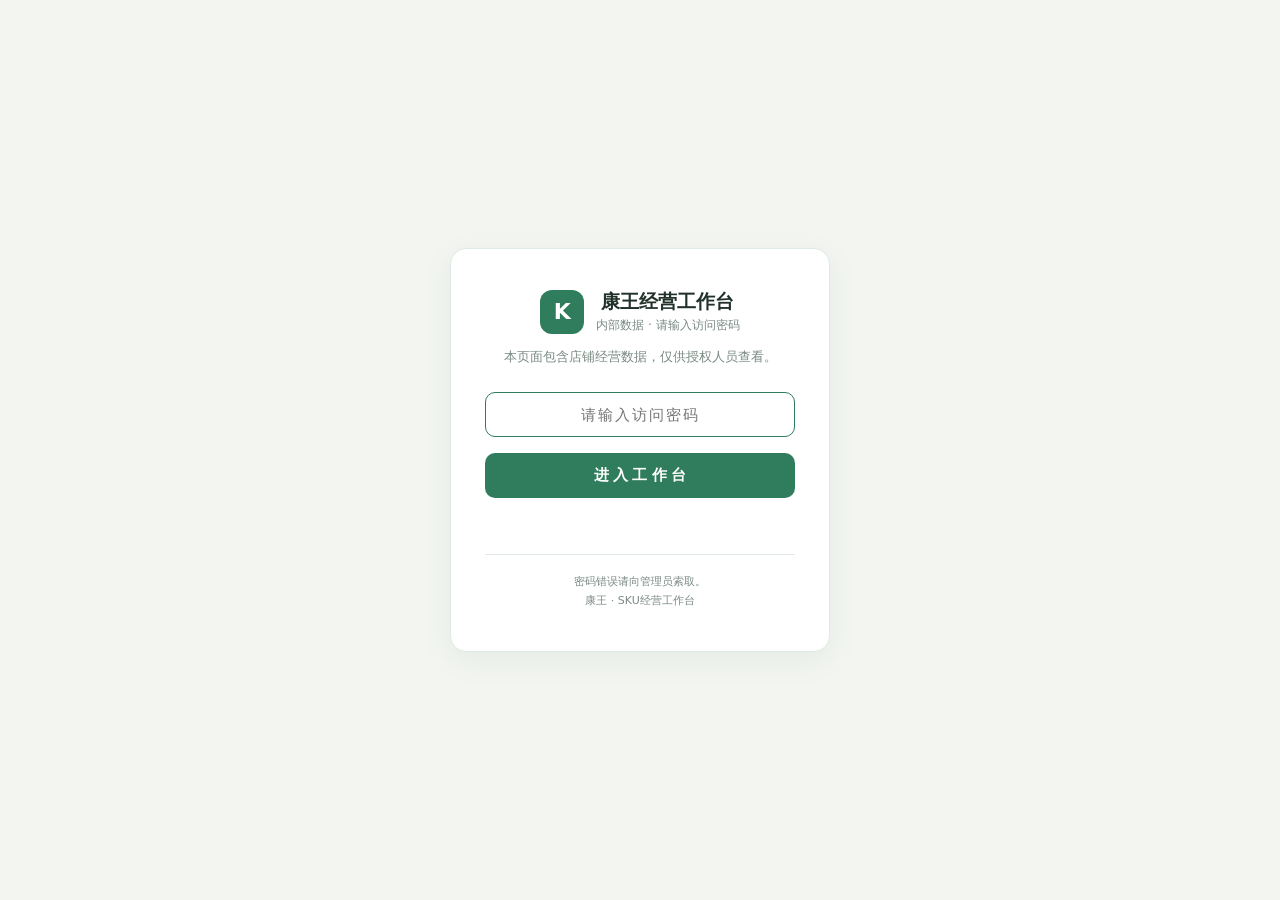
==== index.html @ 786528ff "康王经营工作台（密码保护版，快照 2026.08.18）" ====
<!doctype html>
<html lang="zh-CN">
<head>
<meta charset="UTF-8">
<meta name="viewport" content="width=device-width,initial-scale=1">
<title>康王经营工作台 · 访问验证</title>
<style>
:root{--bg:#f3f5f1;--card:#ffffff;--line:#e1e9e4;--muted:#7a8a82;--primary:#2f7d5c;--err:#c0564f}
*{margin:0;padding:0;box-sizing:border-box}
body{min-height:100vh;display:flex;align-items:center;justify-content:center;background:var(--bg);font-family:"PingFang SC","Microsoft YaHei",system-ui,sans-serif;color:#22322b}
.gate{width:min(380px,92vw);background:var(--card);border:1px solid var(--line);border-radius:16px;padding:40px 34px;box-shadow:0 8px 30px rgba(47,125,92,.08);text-align:center}
.brand{display:flex;align-items:center;justify-content:center;gap:12px;margin-bottom:8px}
.brand-mark{width:44px;height:44px;border-radius:12px;background:var(--primary);color:#fff;font-weight:800;font-size:22px;display:flex;align-items:center;justify-content:center}
.brand h1{font-size:19px;font-weight:700}
.brand small{display:block;color:var(--muted);font-size:12px;font-weight:400;margin-top:2px}
.hint{color:var(--muted);font-size:13px;margin:14px 0 26px}
input{width:100%;padding:13px 16px;border:1.5px solid var(--line);border-radius:10px;font-size:15px;outline:none;text-align:center;letter-spacing:2px;transition:border .2s}
input:focus{border-color:var(--primary)}
input.err{border-color:var(--err);animation:shake .3s}
@keyframes shake{25%{transform:translateX(-5px)}75%{transform:translateX(5px)}}
button{width:100%;margin-top:16px;padding:13px;border:none;border-radius:10px;background:var(--primary);color:#fff;font-size:15px;font-weight:600;cursor:pointer;transition:filter .2s}
button:hover{filter:brightness(1.08)}
.msg{color:var(--err);font-size:13px;margin-top:12px;min-height:18px}
.note{margin-top:26px;color:var(--muted);font-size:11px;line-height:1.7;border-top:1px solid var(--line);padding-top:18px}
</style>
</head>
<body>
<div class="gate">
  <div class="brand">
    <span class="brand-mark">K</span>
    <div><h1>康王经营工作台</h1><small>内部数据 · 请输入访问密码</small></div>
  </div>
  <p class="hint">本页面包含店铺经营数据，仅供授权人员查看。</p>
  <input id="pw" type="password" placeholder="请输入访问密码" autofocus autocomplete="off">
  <button id="go">进 入 工 作 台</button>
  <div class="msg" id="msg"></div>
  <div class="note">密码错误请向管理员索取。<br>康王 · SKU经营工作台</div>
</div>
<script>
(function(){
  var PW=atob('a2FuZ3dhbmc4ODg4ODg=');
  // 已验证过则直接进入
  try{
    if(sessionStorage.getItem('kw-auth')==='1'){location.replace('dashboard.html');return;}
  }catch(e){}
  var pw=document.getElementById('pw'),btn=document.getElementById('go'),msg=document.getElementById('msg');
  function tryEnter(){
    var v=pw.value;
    if(!v){msg.textContent='请输入密码';pw.classList.add('err');return;}
    if(v===PW){
      try{sessionStorage.setItem('kw-auth','1');}catch(e){}
      location.replace('dashboard.html');
    }else{
      msg.textContent='密码不正确，请重新输入';
      pw.classList.add('err');
      pw.select();
      setTimeout(function(){pw.classList.remove('err');},400);
    }
  }
  btn.addEventListener('click',tryEnter);
  pw.addEventListener('keydown',function(ev){if(ev.key==='Enter')tryEnter();});
})();
</script>
</body>
</html>
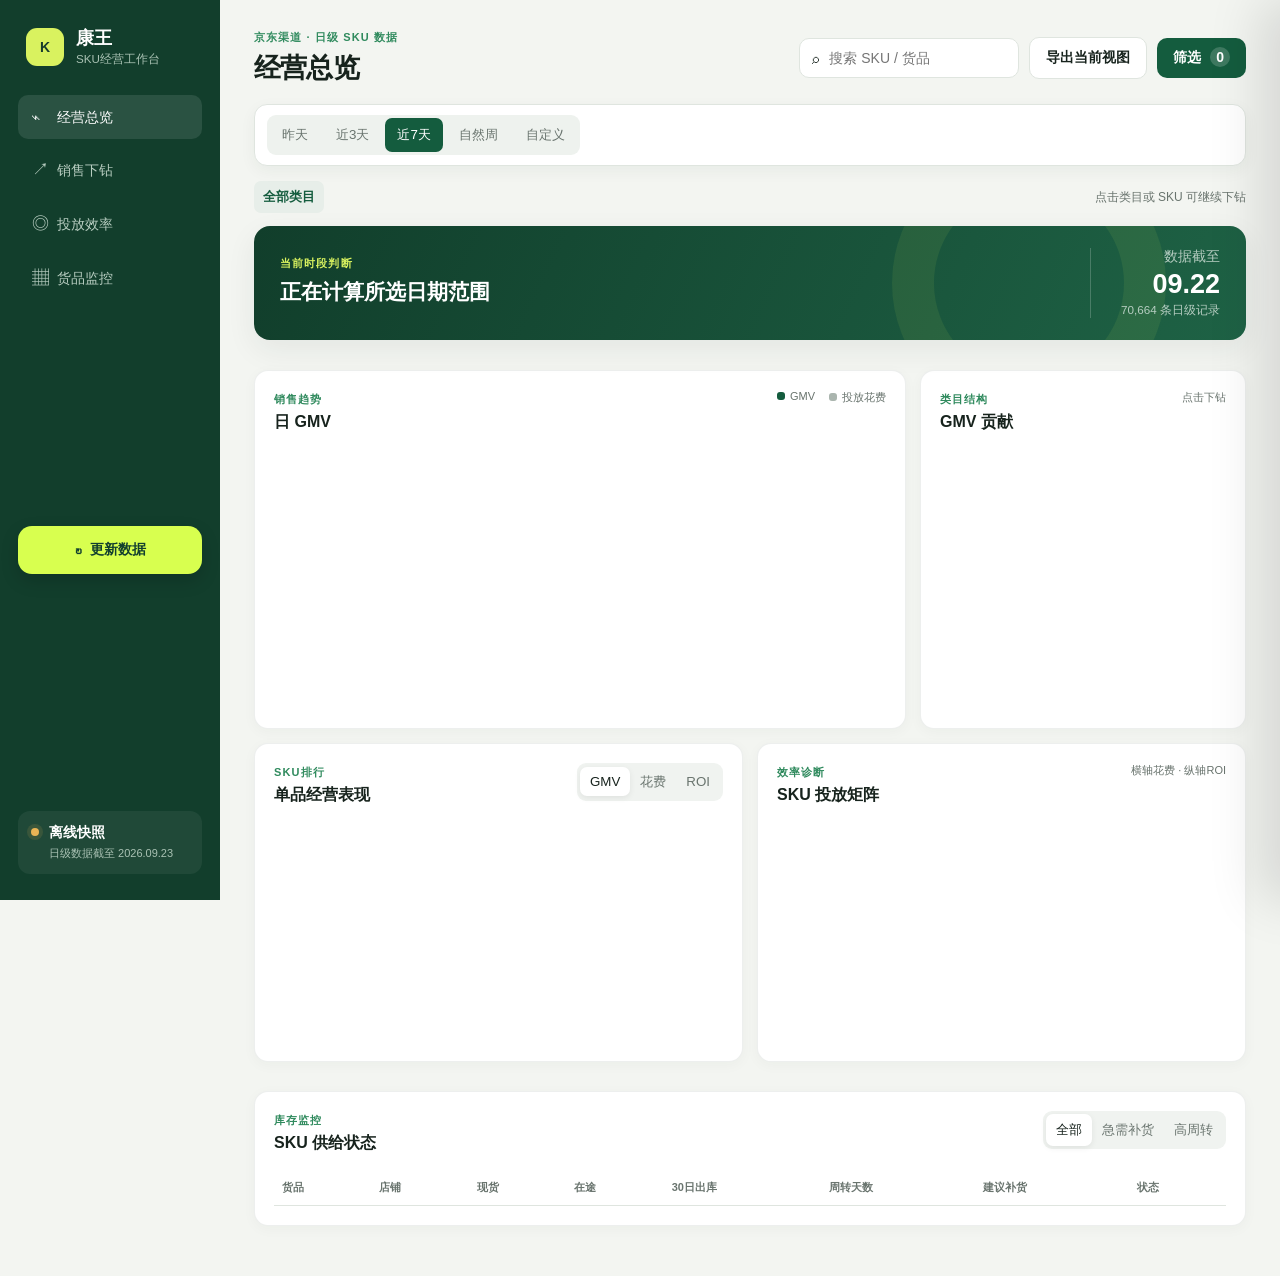
==== commit 3e40439a: "chore: 2026-09-23 数据更新" ====
--- a/index.html
+++ b/index.html
@@ -1,65 +1,13 @@
-<!doctype html>
-<html lang="zh-CN">
-<head>
-<meta charset="UTF-8">
-<meta name="viewport" content="width=device-width,initial-scale=1">
-<title>康王经营工作台 · 访问验证</title>
-<style>
-:root{--bg:#f3f5f1;--card:#ffffff;--line:#e1e9e4;--muted:#7a8a82;--primary:#2f7d5c;--err:#c0564f}
-*{margin:0;padding:0;box-sizing:border-box}
-body{min-height:100vh;display:flex;align-items:center;justify-content:center;background:var(--bg);font-family:"PingFang SC","Microsoft YaHei",system-ui,sans-serif;color:#22322b}
-.gate{width:min(380px,92vw);background:var(--card);border:1px solid var(--line);border-radius:16px;padding:40px 34px;box-shadow:0 8px 30px rgba(47,125,92,.08);text-align:center}
-.brand{display:flex;align-items:center;justify-content:center;gap:12px;margin-bottom:8px}
-.brand-mark{width:44px;height:44px;border-radius:12px;background:var(--primary);color:#fff;font-weight:800;font-size:22px;display:flex;align-items:center;justify-content:center}
-.brand h1{font-size:19px;font-weight:700}
-.brand small{display:block;color:var(--muted);font-size:12px;font-weight:400;margin-top:2px}
-.hint{color:var(--muted);font-size:13px;margin:14px 0 26px}
-input{width:100%;padding:13px 16px;border:1.5px solid var(--line);border-radius:10px;font-size:15px;outline:none;text-align:center;letter-spacing:2px;transition:border .2s}
-input:focus{border-color:var(--primary)}
-input.err{border-color:var(--err);animation:shake .3s}
-@keyframes shake{25%{transform:translateX(-5px)}75%{transform:translateX(5px)}}
-button{width:100%;margin-top:16px;padding:13px;border:none;border-radius:10px;background:var(--primary);color:#fff;font-size:15px;font-weight:600;cursor:pointer;transition:filter .2s}
-button:hover{filter:brightness(1.08)}
-.msg{color:var(--err);font-size:13px;margin-top:12px;min-height:18px}
-.note{margin-top:26px;color:var(--muted);font-size:11px;line-height:1.7;border-top:1px solid var(--line);padding-top:18px}
-</style>
-</head>
-<body>
-<div class="gate">
-  <div class="brand">
-    <span class="brand-mark">K</span>
-    <div><h1>康王经营工作台</h1><small>内部数据 · 请输入访问密码</small></div>
-  </div>
-  <p class="hint">本页面包含店铺经营数据，仅供授权人员查看。</p>
-  <input id="pw" type="password" placeholder="请输入访问密码" autofocus autocomplete="off">
-  <button id="go">进 入 工 作 台</button>
-  <div class="msg" id="msg"></div>
-  <div class="note">密码错误请向管理员索取。<br>康王 · SKU经营工作台</div>
-</div>
-<script>
-(function(){
-  var PW=atob('a2FuZ3dhbmc4ODg4ODg=');
-  // 已验证过则直接进入
-  try{
-    if(sessionStorage.getItem('kw-auth')==='1'){location.replace('dashboard.html');return;}
-  }catch(e){}
-  var pw=document.getElementById('pw'),btn=document.getElementById('go'),msg=document.getElementById('msg');
-  function tryEnter(){
-    var v=pw.value;
-    if(!v){msg.textContent='请输入密码';pw.classList.add('err');return;}
-    if(v===PW){
-      try{sessionStorage.setItem('kw-auth','1');}catch(e){}
-      location.replace('dashboard.html');
-    }else{
-      msg.textContent='密码不正确，请重新输入';
-      pw.classList.add('err');
-      pw.select();
-      setTimeout(function(){pw.classList.remove('err');},400);
-    }
-  }
-  btn.addEventListener('click',tryEnter);
-  pw.addEventListener('keydown',function(ev){if(ev.key==='Enter')tryEnter();});
-})();
-</script>
-</body>
-</html>
+<!doctype html><html lang="zh-CN"><head><meta charset="UTF-8"><meta name="viewport" content="width=device-width,initial-scale=1"><meta name="theme-color" content="#f3f5f1"><title>康王 · SKU经营工作台</title><link rel="stylesheet" href="styles.css"><link rel="stylesheet" href="styles-v2.css"><link rel="stylesheet" href="styles-v3.css"></head><body>
+<aside class="sidebar"><div class="brand"><span class="brand-mark">K</span><div><strong>康王</strong><small>SKU经营工作台</small></div></div><nav><button class="nav-item active" data-section="overview"><span>⌁</span>经营总览</button><button class="nav-item" data-section="sales"><span>↗</span>销售下钻</button><button class="nav-item" data-section="ads"><span>◎</span>投放效率</button><button class="nav-item" data-section="inventory"><span>▦</span>货品监控</button></nav><a class="connected-update" href="/admin" target="_top" aria-label="联网更新数据"><span aria-hidden="true">↻</span><span>更新数据</span></a><div class="source-note"><span class="status-dot"></span><div><strong>离线快照</strong><small>日级数据截至 2026.09.23</small></div></div></aside>
+<main><header class="topbar"><div><p class="eyebrow">京东渠道 · 日级 SKU 数据</p><h1>经营总览</h1></div><div class="header-actions"><label class="search"><span>⌕</span><input id="globalSearch" placeholder="搜索 SKU / 货品"></label><button id="exportBtn" class="button secondary">导出当前视图</button><button id="filterBtn" class="button primary">筛选 <span id="filterCount">0</span></button></div></header>
+<section class="date-command" data-view="overview sales ads" aria-label="日期范围"><div class="quick-dates" id="quickDates"><button data-range="yesterday">昨天</button><button data-range="3d">近3天</button><button data-range="7d" class="active">近7天</button><button data-range="week">自然周</button><button data-range="custom">自定义</button></div><div class="date-readout"><span id="dateText"></span><small id="coverageText"></small></div><div class="custom-dates" id="customDates" hidden><label>开始<input type="date" id="startDate"></label><span>—</span><label>结束<input type="date" id="endDate"></label><button id="applyDate" class="button primary">应用</button></div></section>
+<section class="drillbar" data-view="overview sales ads"><div class="drill-nav"><button id="backLevel" class="back-level" hidden>← 返回上一级</button><div id="breadcrumb"><button data-level="all">全部类目</button></div></div><span>点击类目或 SKU 可继续下钻</span></section><section class="active-filters" id="activeFilters"></section>
+<section class="insight-banner" data-view="overview sales ads"><div><span class="label">当前时段判断</span><h2 id="insightTitle">正在计算所选日期范围</h2><p id="insightText"></p></div><div class="snapshot"><span>数据截至</span><strong>09.22</strong><small>70,664 条日级记录</small></div></section><section class="kpi-grid" id="kpiGrid" data-view="overview sales ads"></section>
+<section class="grid two-one" data-view="overview sales"><article class="panel chart-panel"><div class="panel-head"><div><span class="section-kicker">销售趋势</span><h3 id="trendTitle">日 GMV</h3></div><div class="legend"><span><i class="swatch primary"></i>GMV</span><span><i class="swatch muted"></i>投放花费</span></div></div><div id="salesChart" class="chart"></div></article><article class="panel"><div class="panel-head"><div><span class="section-kicker">类目结构</span><h3>GMV 贡献</h3></div><span class="hint">点击下钻</span></div><div id="lineRanking" class="drill-ranking"></div></article></section>
+<section class="grid equal" data-view="overview sales ads"><article class="panel"><div class="panel-head"><div><span class="section-kicker">SKU排行</span><h3>单品经营表现</h3></div><div class="segmented" id="skuMetric"><button class="active" data-metric="gmv">GMV</button><button data-metric="spend">花费</button><button data-metric="roi">ROI</button></div></div><div id="skuRanking" class="sku-ranking"></div></article><article class="panel"><div class="panel-head"><div><span class="section-kicker">效率诊断</span><h3>SKU 投放矩阵</h3></div><span class="hint">横轴花费 · 纵轴ROI</span></div><div id="skuMatrix" class="chart compact"></div></article></section>
+<section class="panel sku-detail" id="skuDetail" hidden data-view="overview sales ads"><div class="panel-head"><div><span class="section-kicker">SKU 下钻</span><h3 id="skuDetailTitle"></h3></div><button id="closeSku" class="back-detail">← 返回所属类目</button></div><div class="detail-kpis" id="detailKpis"></div><div class="grid equal detail-grid"><div><h4>逐日表现</h4><div id="skuDaily" class="chart compact"></div></div><div><h4>经营诊断</h4><div id="skuDiagnosis" class="diagnosis"></div></div></div></section>
+<section class="kpi-grid inventory-summary" id="inventorySummary" data-view="inventory"></section><section class="panel" data-view="inventory"><div class="panel-head"><div><span class="section-kicker">库存监控</span><h3>SKU 供给状态</h3></div><div class="segmented" id="riskFilter"><button class="active" data-risk="all">全部</button><button data-risk="urgent">急需补货</button><button data-risk="slow">高周转</button></div></div><div class="table-wrap"><table><thead><tr><th>货品</th><th>店铺</th><th>现货</th><th>在途</th><th>30日出库</th><th>周转天数</th><th>建议补货</th><th>状态</th></tr></thead><tbody id="inventoryBody"></tbody></table></div><div class="mobile-cards" id="inventoryCards"></div></section></main>
+<div class="drawer-backdrop" id="drawerBackdrop"></div><aside class="drawer filter-drawer" id="filterDrawer" aria-hidden="true"><div class="drawer-head"><div><span class="section-kicker">全局条件</span><h2>筛选</h2></div><button id="closeDrawer" class="icon-button">×</button></div><label>店铺<select id="shopFilter"><option value="all">全部店铺</option><option>旗舰店</option><option>大药房</option></select></label><label>类目<select id="lineFilter"><option value="all">全部类目</option></select></label><label>SKU<span class="select-search"><input id="skuSearch" placeholder="输入名称或 SKU 编码"><select id="skuFilter" size="7"><option value="all">全部 SKU</option></select></span></label><div class="drawer-actions"><button id="resetFilters" class="button secondary">重置</button><button id="applyFilters" class="button primary">应用筛选</button></div></aside><div id="toast" class="toast"></div>
+<script src="dashboard-data.js?v=20260923"></script><script src="dashboard-data-v2.js?v=20260923"></script><script src="dashboard-keywords.js?v=20260923"></script><script src="dashboard-rankings.js?v=20260923"></script><script src="dashboard-traffic.js?v=20260923"></script><script src="app-v2-20260910.js?v=20260923"></script><script src="enhancements-v16-20260910.js?v=20260923"></script><script src="enhancements-v3.js?v=20260923"></script></body></html>
+
--- a/styles.css
+++ b/styles.css
@@ -0,0 +1,7 @@
+:root{--bg:#f3f5f1;--panel:#fff;--ink:#17231d;--muted:#69746e;--line:#dfe5df;--green:#145c3e;--green-2:#2f8a5d;--lime:#d9f25f;--red:#c7483a;--amber:#b77817;--shadow:0 10px 30px rgba(24,49,36,.07)}
+*{box-sizing:border-box}html{scroll-behavior:smooth}body{margin:0;background:var(--bg);color:var(--ink);font-family:Inter,"PingFang SC","Microsoft YaHei",sans-serif;font-size:14px}.sidebar{position:fixed;inset:0 auto 0 0;width:220px;background:#123e2c;color:white;padding:26px 18px;display:flex;flex-direction:column;z-index:20}.brand{display:flex;align-items:center;gap:12px;padding:0 8px 28px}.brand-mark{display:grid;place-items:center;width:38px;height:38px;background:var(--lime);color:#173c2c;font-weight:900;border-radius:11px}.brand strong,.brand small{display:block}.brand strong{font-size:18px}.brand small{color:#aac2b4;margin-top:2px}.sidebar nav{display:grid;gap:7px}.nav-item{border:0;background:transparent;color:#b8cdc1;border-radius:10px;text-align:left;padding:12px 14px;font:inherit;cursor:pointer}.nav-item span{display:inline-block;width:25px;font-size:17px}.nav-item:hover,.nav-item.active{background:rgba(255,255,255,.1);color:white}.source-note{margin-top:auto;display:flex;gap:10px;align-items:flex-start;background:rgba(255,255,255,.06);padding:13px;border-radius:12px}.source-note strong,.source-note small{display:block}.source-note small{color:#aac2b4;margin-top:4px;font-size:11px}.status-dot{width:8px;height:8px;border-radius:50%;background:#e9b455;margin-top:4px;box-shadow:0 0 0 4px rgba(233,180,85,.12)}main{margin-left:220px;padding:30px 34px 50px;max-width:1700px}.topbar{display:flex;justify-content:space-between;align-items:center;margin-bottom:18px}.eyebrow,.section-kicker{margin:0;color:var(--green-2);font-size:11px;font-weight:800;letter-spacing:.1em;text-transform:uppercase}.topbar h1{margin:5px 0 0;font-size:27px;letter-spacing:-.03em}.header-actions{display:flex;gap:10px;align-items:center}.search{height:40px;width:220px;background:white;border:1px solid var(--line);border-radius:10px;display:flex;align-items:center;gap:8px;padding:0 12px}.search input{width:100%;border:0;outline:0;font:inherit}.button{border:0;border-radius:10px;padding:11px 16px;font:inherit;font-weight:700;cursor:pointer}.button.primary{background:var(--green);color:white}.button.secondary{background:white;border:1px solid var(--line);color:var(--ink)}.button span{background:rgba(255,255,255,.18);padding:2px 6px;border-radius:10px;margin-left:5px}.active-filters{display:flex;gap:8px;min-height:0;margin-bottom:10px}.filter-chip{background:#e3ece6;color:var(--green);padding:7px 10px;border-radius:18px;font-size:12px}.insight-banner{background:linear-gradient(115deg,#113e2b,#1e6245);color:white;border-radius:16px;padding:22px 26px;display:flex;justify-content:space-between;align-items:center;box-shadow:var(--shadow);overflow:hidden;position:relative}.insight-banner:after{content:"";position:absolute;width:190px;height:190px;border:42px solid rgba(217,242,95,.08);border-radius:50%;right:80px}.insight-banner .label{color:var(--lime);font-weight:800;font-size:11px;letter-spacing:.1em}.insight-banner h2{font-size:21px;margin:7px 0}.insight-banner p{margin:0;color:#c5d7ce}.snapshot{position:relative;z-index:1;text-align:right;padding-left:30px;border-left:1px solid rgba(255,255,255,.2)}.snapshot span,.snapshot small{display:block;color:#b6cdc1}.snapshot strong{display:block;font-size:27px;margin:3px 0}.kpi-grid{display:grid;grid-template-columns:repeat(5,1fr);gap:13px;margin:15px 0}.kpi-card,.panel{background:var(--panel);border:1px solid rgba(25,57,39,.08);border-radius:14px;box-shadow:0 3px 14px rgba(30,55,41,.035)}.kpi-card{padding:18px;min-height:126px;display:flex;flex-direction:column}.kpi-card .kpi-top{display:flex;justify-content:space-between;color:var(--muted);font-size:12px}.kpi-card .kpi-icon{width:28px;height:28px;border-radius:8px;background:#edf3ee;color:var(--green);display:grid;place-items:center}.kpi-card strong{font-size:25px;letter-spacing:-.03em;margin:11px 0 6px}.delta{font-size:12px}.delta.up{color:var(--green-2)}.delta.down{color:var(--red)}.grid{display:grid;gap:14px;margin:14px 0}.two-one{grid-template-columns:2fr 1fr}.equal{grid-template-columns:1fr 1fr}.panel{padding:19px}.panel-head{display:flex;justify-content:space-between;align-items:flex-start;margin-bottom:16px}.panel h3{font-size:16px;margin:5px 0 0}.legend{display:flex;gap:14px;color:var(--muted);font-size:11px}.swatch{display:inline-block;width:8px;height:8px;border-radius:3px;margin-right:5px}.swatch.primary{background:var(--green)}.swatch.muted{background:#aab5ae}.chart{min-height:260px}.chart.compact{min-height:220px}.chart svg{width:100%;height:auto;display:block}.axis-text{fill:#7c8780;font-size:10px}.grid-line{stroke:#e8ece9;stroke-width:1}.tooltip{position:fixed;pointer-events:none;background:#17231d;color:white;padding:8px 10px;border-radius:7px;font-size:12px;opacity:0;z-index:50;transform:translate(8px,-100%)}.progress-row{margin:18px 0}.progress-title{display:flex;justify-content:space-between;margin-bottom:8px}.progress-title span{color:var(--muted)}.progress-title strong{font-size:13px}.track{height:7px;background:#edf0ee;border-radius:8px;overflow:hidden}.fill{height:100%;background:var(--green);border-radius:8px}.progress-meta{display:flex;justify-content:space-between;color:var(--muted);font-size:11px;margin-top:6px}.hint{font-size:11px;color:var(--muted)}.rank-list{display:grid;gap:11px}.rank-row{display:grid;grid-template-columns:24px minmax(90px,1.5fr) 2fr 55px;align-items:center;gap:9px}.rank-num{color:#98a39d;font-weight:800}.rank-name{white-space:nowrap;overflow:hidden;text-overflow:ellipsis}.mini-track{height:6px;background:#edf0ee;border-radius:6px}.mini-track i{display:block;height:100%;border-radius:6px;background:var(--green-2)}.rank-roi{text-align:right;font-weight:800}.text-button{border:0;background:transparent;color:var(--green);cursor:pointer;font:inherit;font-weight:700}.segmented{background:#f0f3f0;padding:3px;border-radius:9px}.segmented button{border:0;background:transparent;border-radius:7px;padding:7px 10px;color:var(--muted);cursor:pointer}.segmented button.active{background:white;color:var(--ink);box-shadow:0 2px 6px rgba(0,0,0,.07)}.table-wrap{overflow:auto}table{width:100%;border-collapse:collapse}th{text-align:left;color:var(--muted);font-size:11px;padding:10px 8px;border-bottom:1px solid var(--line)}td{padding:13px 8px;border-bottom:1px solid #edf0ee;font-size:12px}td:first-child{max-width:230px;font-weight:700}.badge{display:inline-flex;align-items:center;padding:5px 8px;border-radius:12px;font-size:11px;font-weight:700}.badge.red{background:#fbe9e6;color:var(--red)}.badge.amber{background:#fff1d9;color:var(--amber)}.badge.green{background:#e8f4ec;color:var(--green-2)}.mobile-cards{display:none}.bar-row{display:grid;grid-template-columns:100px 1fr 65px;gap:10px;align-items:center;margin:15px 0}.bar-row .name{white-space:nowrap;overflow:hidden;text-overflow:ellipsis}.bar-row .value{text-align:right;font-weight:800}.note-panel p,.note-panel li{color:var(--muted);line-height:1.8}.drawer-backdrop{position:fixed;inset:0;background:rgba(10,24,16,.34);opacity:0;visibility:hidden;transition:.2s;z-index:30}.drawer{position:fixed;right:0;top:0;bottom:0;width:360px;background:white;padding:25px;z-index:31;transform:translateX(100%);transition:.25s;box-shadow:-20px 0 50px rgba(0,0,0,.12)}.drawer.open{transform:none}.drawer-backdrop.open{opacity:1;visibility:visible}.drawer-head{display:flex;justify-content:space-between}.drawer label{display:grid;gap:7px;margin:22px 0;font-weight:700}.drawer select{height:44px;border:1px solid var(--line);border-radius:9px;padding:0 10px;background:white}.drawer-actions{position:absolute;bottom:24px;left:25px;right:25px;display:grid;grid-template-columns:1fr 2fr;gap:10px}.icon-button{border:0;background:#f0f3f0;width:36px;height:36px;border-radius:50%;font-size:20px;cursor:pointer}.toast{position:fixed;left:50%;bottom:25px;transform:translate(-50%,20px);background:#17231d;color:white;padding:11px 16px;border-radius:9px;opacity:0;transition:.2s;z-index:60}.toast.show{opacity:1;transform:translate(-50%,0)}[hidden]{display:none!important}
+@media(max-width:1100px){.kpi-grid{grid-template-columns:repeat(3,1fr)}.sidebar{width:190px}main{margin-left:190px;padding:24px}.two-one{grid-template-columns:1fr}.equal{grid-template-columns:1fr}}
+@media(max-width:720px){.sidebar{position:fixed;top:auto;right:0;width:auto;height:64px;padding:6px 10px;flex-direction:row;align-items:center}.brand,.source-note{display:none}.sidebar nav{display:flex;width:100%;justify-content:space-around}.nav-item{display:grid;place-items:center;padding:7px 10px;font-size:10px}.nav-item span{width:auto;font-size:17px}.nav-item.active{background:rgba(255,255,255,.12)}main{margin:0;padding:18px 14px 88px}.topbar{align-items:flex-start}.topbar h1{font-size:23px}.header-actions{gap:6px}.search,.button.secondary{display:none}.button{padding:9px 12px}.insight-banner{padding:18px;align-items:flex-start}.insight-banner h2{font-size:18px}.snapshot{display:none}.kpi-grid{grid-template-columns:1fr 1fr;gap:9px}.kpi-card{padding:14px;min-height:115px}.kpi-card strong{font-size:21px}.kpi-card:last-child{grid-column:1/-1}.panel{padding:15px}.panel-head{gap:10px}.chart{min-height:210px}.legend{display:grid;gap:4px}.segmented{display:flex;overflow:auto}.table-wrap{display:none}.mobile-cards{display:grid;gap:9px}.inventory-card{border:1px solid var(--line);border-radius:10px;padding:13px}.inventory-card .title{display:flex;justify-content:space-between;gap:12px}.inventory-card h4{margin:0;font-size:13px}.inventory-card small{color:var(--muted)}.inventory-card dl{display:grid;grid-template-columns:repeat(3,1fr);gap:8px;margin:13px 0 0}.inventory-card dt{font-size:10px;color:var(--muted)}.inventory-card dd{margin:3px 0 0;font-weight:800}.drawer{width:100%;top:auto;height:76vh;border-radius:18px 18px 0 0;transform:translateY(100%)}.drawer.open{transform:none}.rank-row{grid-template-columns:20px 1.2fr 1.5fr 48px}.bar-row{grid-template-columns:82px 1fr 55px}}
+@media print{.sidebar,.header-actions,.drawer,.drawer-backdrop{display:none!important}main{margin:0;padding:10px}.panel,.kpi-card,.insight-banner{box-shadow:none;break-inside:avoid}.grid{grid-template-columns:1fr 1fr}.kpi-grid{grid-template-columns:repeat(5,1fr)}}
+.chart{position:relative}.trend-point{cursor:pointer;outline:none}.trend-hit{fill:transparent}.trend-dot{fill:#145c3e;stroke:#145c3e;stroke-width:1;transition:r .12s ease,stroke-width .12s ease}.trend-point:hover .trend-dot,.trend-point:focus .trend-dot,.trend-point.active .trend-dot{r:7px;stroke:#fff;stroke-width:3}.trend-tooltip{position:absolute;z-index:8;min-width:190px;padding:10px 12px;border-radius:9px;background:#17231d;color:#fff;box-shadow:0 8px 24px rgba(16,35,25,.22);pointer-events:none;opacity:0;transform:translateY(4px);transition:opacity .12s ease,transform .12s ease;font-size:12px}.trend-tooltip.show{opacity:1;transform:none}.trend-tooltip strong,.trend-tooltip span{display:block}.trend-tooltip strong{margin-bottom:7px;font-size:12px}.trend-tooltip span{color:#d5dfd9;line-height:1.7}.trend-tooltip b{float:right;margin-left:16px;color:#fff}.trend-tooltip i{display:inline-block;width:7px;height:7px;border-radius:50%;margin-right:6px}.trend-tooltip i.gmv{background:#48a57a}.trend-tooltip i.spend{background:#aab5ae}@media(max-width:720px){.trend-tooltip{min-width:170px;font-size:11px}.trend-hit{r:16px}}.inventory-summary{grid-template-columns:repeat(5,1fr);margin-top:0}.inventory-kpi.warning{border-color:#efc8c2;background:#fffafa}@media(max-width:980px){.inventory-summary{grid-template-columns:repeat(2,1fr)}}
+.connected-update{margin:auto 0 12px;display:flex;align-items:center;justify-content:center;gap:8px;min-height:48px;border-radius:14px;background:#d8ff4f;color:#123f2f;text-decoration:none;font-weight:800;box-shadow:0 7px 18px rgba(0,0,0,.16);transition:transform .15s ease,background .15s ease}.connected-update:hover{background:#e5ff83;transform:translateY(-1px)}.connected-update:focus-visible{outline:3px solid #fff;outline-offset:3px}
--- a/styles-v2.css
+++ b/styles-v2.css
@@ -0,0 +1,3 @@
+.date-command{display:flex;align-items:center;gap:18px;background:#fff;border:1px solid var(--line);padding:10px 12px;border-radius:13px;margin-bottom:12px;position:sticky;top:0;z-index:10;box-shadow:0 5px 16px rgba(25,55,38,.05)}.quick-dates{display:flex;gap:4px;background:#eef2ee;padding:3px;border-radius:9px;overflow:auto}.quick-dates button{border:0;background:transparent;padding:8px 12px;border-radius:7px;color:var(--muted);white-space:nowrap;cursor:pointer}.quick-dates button.active{background:var(--green);color:#fff}.date-readout{display:grid;gap:2px;padding-left:4px}.date-readout span{font-weight:800}.date-readout small{color:var(--muted)}.custom-dates{margin-left:auto;display:flex;align-items:flex-end;gap:8px}.custom-dates label{display:grid;gap:4px;color:var(--muted);font-size:10px}.custom-dates input{height:34px;border:1px solid var(--line);border-radius:7px;padding:0 7px}.drillbar{display:flex;justify-content:space-between;align-items:center;min-height:38px;color:var(--muted);font-size:12px}.drillbar button{border:0;background:transparent;color:var(--green);font-weight:800;cursor:pointer;padding:3px}.drillbar button+span:before{content:'›';margin:0 7px;color:#a7b1ab}.drill-ranking{display:grid;gap:13px}.drill-row{display:grid;grid-template-columns:minmax(95px,1fr) 2fr 68px;gap:10px;align-items:center;border:0;background:transparent;padding:3px;text-align:left;cursor:pointer}.drill-row:hover .mini-track i{background:var(--lime)}.drill-row strong{white-space:nowrap;overflow:hidden;text-overflow:ellipsis}.drill-row .value{text-align:right;font-weight:800}.sku-ranking{display:grid;gap:6px;max-height:300px;overflow:auto}.sku-row{display:grid;grid-template-columns:28px minmax(140px,1fr) 80px 68px;gap:10px;align-items:center;border:0;border-bottom:1px solid #edf0ee;background:transparent;padding:9px 4px;text-align:left;cursor:pointer}.sku-row:hover{background:#f6f8f5}.sku-row .sku-name{overflow:hidden}.sku-row strong,.sku-row small{display:block;white-space:nowrap;overflow:hidden;text-overflow:ellipsis}.sku-row small{color:var(--muted);margin-top:2px}.sku-row .metric{text-align:right;font-weight:800}.sku-detail{border-top:3px solid var(--green)}.detail-kpis{display:grid;grid-template-columns:repeat(6,1fr);gap:10px}.detail-kpi{padding:12px;background:#f5f7f4;border-radius:10px}.detail-kpi small,.detail-kpi strong{display:block}.detail-kpi small{color:var(--muted);font-size:10px}.detail-kpi strong{font-size:18px;margin-top:5px}.detail-grid{margin-bottom:0}.detail-grid h4{font-size:12px;color:var(--muted)}.diagnosis{display:grid;gap:10px}.diagnosis-item{display:flex;align-items:flex-start;gap:10px;padding:12px;border:1px solid var(--line);border-radius:10px}.diagnosis-item i{width:9px;height:9px;border-radius:50%;margin-top:5px;flex:0 0 auto}.diagnosis-item i.good{background:var(--green-2)}.diagnosis-item i.warn{background:var(--amber)}.diagnosis-item i.bad{background:var(--red)}.diagnosis-item strong,.diagnosis-item small{display:block}.diagnosis-item small{color:var(--muted);margin-top:3px;line-height:1.5}.matrix-label{font-size:9px;fill:#6f7b74}.empty-state{display:grid;place-items:center;min-height:200px;color:var(--muted)}
+@media(max-width:1000px){.date-command{align-items:flex-start;flex-wrap:wrap}.custom-dates{margin:0;width:100%;justify-content:flex-start}.detail-kpis{grid-template-columns:repeat(3,1fr)}}
+@media(max-width:720px){.date-command{top:0;margin:0 -2px 12px;padding:8px}.quick-dates{width:100%}.quick-dates button{flex:0 0 auto}.date-readout{padding:2px 4px}.custom-dates{display:grid;grid-template-columns:1fr auto 1fr;align-items:end}.custom-dates .button{grid-column:1/-1}.custom-dates input{width:100%}.drillbar span{display:none}.sku-row{grid-template-columns:22px minmax(100px,1fr) 58px}.sku-row .line{display:none}.detail-kpis{grid-template-columns:repeat(2,1fr)}.detail-grid{grid-template-columns:1fr}.drill-row{grid-template-columns:minmax(90px,1fr) 1.4fr 60px}}
--- a/styles-v3.css
+++ b/styles-v3.css
@@ -0,0 +1,2 @@
+.drill-nav{display:flex;align-items:center;gap:12px;min-width:0}.back-level,.back-detail{border:0;background:var(--green);color:#fff;border-radius:9px;padding:9px 13px;font:inherit;font-weight:800;cursor:pointer;box-shadow:0 3px 9px rgba(20,92,62,.18);white-space:nowrap}.back-level:hover,.back-detail:hover{background:#0e4d33}.back-detail{font-size:12px}#breadcrumb{display:flex;align-items:center;min-width:0;overflow:hidden}#breadcrumb button{border:0;background:#e7eee9;color:var(--green);border-radius:7px;padding:7px 9px;font-weight:800;cursor:pointer;white-space:nowrap}#breadcrumb strong{white-space:nowrap;overflow:hidden;text-overflow:ellipsis;max-width:360px}#breadcrumb span{margin:0 7px;color:#9ca8a1}.filter-chip.removable{border:0;cursor:pointer}.filter-chip.removable b{font-size:15px;margin-left:6px}.filter-chip.removable:hover{background:#d6e5da}.select-search{display:grid;gap:7px}.select-search input{height:40px;border:1px solid var(--line);border-radius:9px;padding:0 10px;font:inherit}.select-search select{height:190px!important;padding:4px!important}.select-search option{padding:8px;border-radius:5px}.filter-drawer .drawer-actions{position:sticky;margin-top:20px;bottom:0;left:auto;right:auto;background:#fff;padding-top:12px}.filter-drawer{overflow:auto}
+@media(max-width:720px){.drillbar{align-items:flex-start}.drill-nav{display:grid;gap:8px;width:100%}.back-level{justify-self:start;min-height:42px}#breadcrumb{width:100%;overflow:auto;padding-bottom:2px}#breadcrumb strong{max-width:220px}.back-detail{min-height:42px}.filter-drawer .drawer-actions{position:sticky}.select-search select{height:160px!important}}
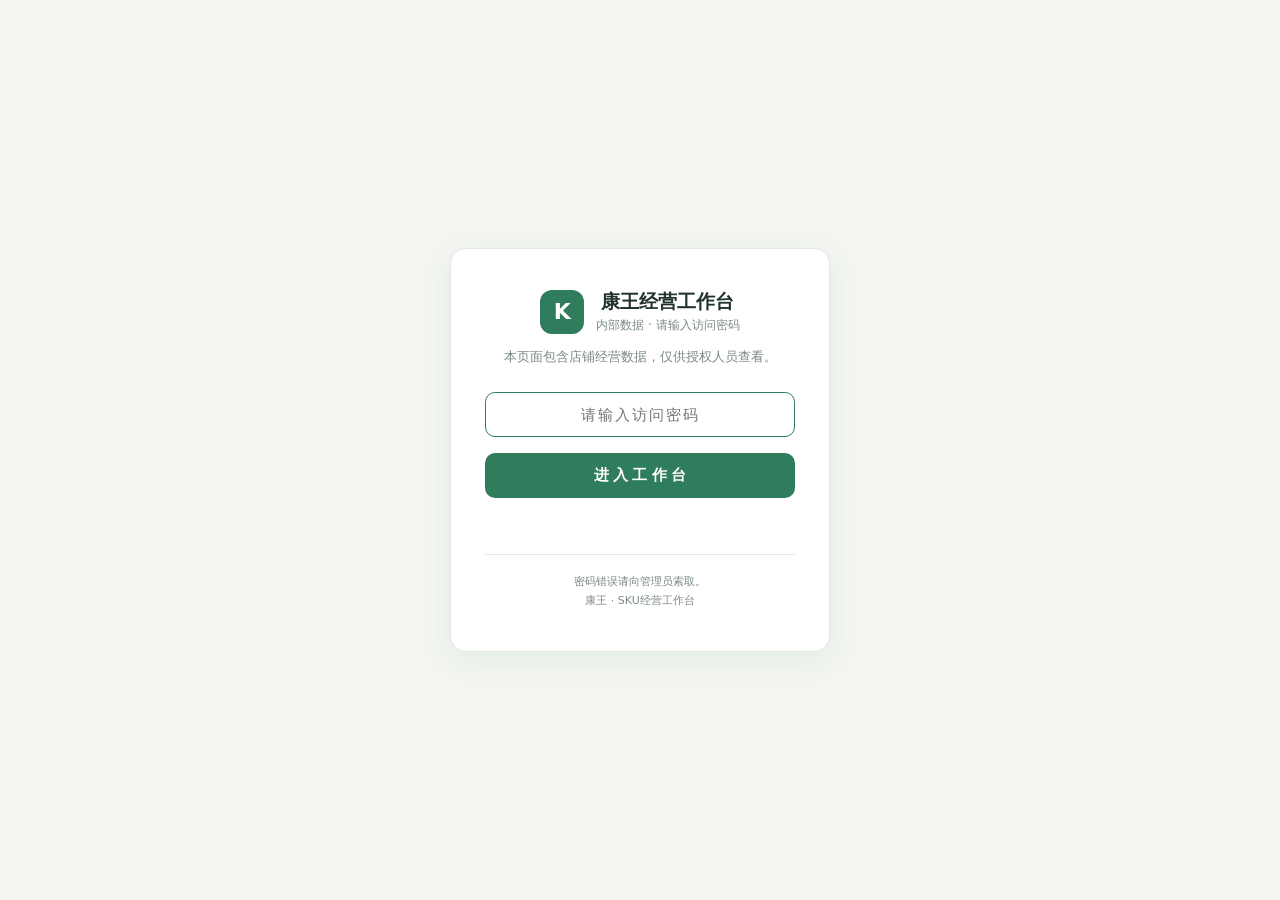
==== commit a66154f9: "feat: YD888888 密码门 + 09.23 数据更新" ====
--- a/index.html
+++ b/index.html
@@ -1,13 +1,64 @@
-<!doctype html><html lang="zh-CN"><head><meta charset="UTF-8"><meta name="viewport" content="width=device-width,initial-scale=1"><meta name="theme-color" content="#f3f5f1"><title>康王 · SKU经营工作台</title><link rel="stylesheet" href="styles.css"><link rel="stylesheet" href="styles-v2.css"><link rel="stylesheet" href="styles-v3.css"></head><body>
-<aside class="sidebar"><div class="brand"><span class="brand-mark">K</span><div><strong>康王</strong><small>SKU经营工作台</small></div></div><nav><button class="nav-item active" data-section="overview"><span>⌁</span>经营总览</button><button class="nav-item" data-section="sales"><span>↗</span>销售下钻</button><button class="nav-item" data-section="ads"><span>◎</span>投放效率</button><button class="nav-item" data-section="inventory"><span>▦</span>货品监控</button></nav><a class="connected-update" href="/admin" target="_top" aria-label="联网更新数据"><span aria-hidden="true">↻</span><span>更新数据</span></a><div class="source-note"><span class="status-dot"></span><div><strong>离线快照</strong><small>日级数据截至 2026.09.23</small></div></div></aside>
-<main><header class="topbar"><div><p class="eyebrow">京东渠道 · 日级 SKU 数据</p><h1>经营总览</h1></div><div class="header-actions"><label class="search"><span>⌕</span><input id="globalSearch" placeholder="搜索 SKU / 货品"></label><button id="exportBtn" class="button secondary">导出当前视图</button><button id="filterBtn" class="button primary">筛选 <span id="filterCount">0</span></button></div></header>
-<section class="date-command" data-view="overview sales ads" aria-label="日期范围"><div class="quick-dates" id="quickDates"><button data-range="yesterday">昨天</button><button data-range="3d">近3天</button><button data-range="7d" class="active">近7天</button><button data-range="week">自然周</button><button data-range="custom">自定义</button></div><div class="date-readout"><span id="dateText"></span><small id="coverageText"></small></div><div class="custom-dates" id="customDates" hidden><label>开始<input type="date" id="startDate"></label><span>—</span><label>结束<input type="date" id="endDate"></label><button id="applyDate" class="button primary">应用</button></div></section>
-<section class="drillbar" data-view="overview sales ads"><div class="drill-nav"><button id="backLevel" class="back-level" hidden>← 返回上一级</button><div id="breadcrumb"><button data-level="all">全部类目</button></div></div><span>点击类目或 SKU 可继续下钻</span></section><section class="active-filters" id="activeFilters"></section>
-<section class="insight-banner" data-view="overview sales ads"><div><span class="label">当前时段判断</span><h2 id="insightTitle">正在计算所选日期范围</h2><p id="insightText"></p></div><div class="snapshot"><span>数据截至</span><strong>09.22</strong><small>70,664 条日级记录</small></div></section><section class="kpi-grid" id="kpiGrid" data-view="overview sales ads"></section>
-<section class="grid two-one" data-view="overview sales"><article class="panel chart-panel"><div class="panel-head"><div><span class="section-kicker">销售趋势</span><h3 id="trendTitle">日 GMV</h3></div><div class="legend"><span><i class="swatch primary"></i>GMV</span><span><i class="swatch muted"></i>投放花费</span></div></div><div id="salesChart" class="chart"></div></article><article class="panel"><div class="panel-head"><div><span class="section-kicker">类目结构</span><h3>GMV 贡献</h3></div><span class="hint">点击下钻</span></div><div id="lineRanking" class="drill-ranking"></div></article></section>
-<section class="grid equal" data-view="overview sales ads"><article class="panel"><div class="panel-head"><div><span class="section-kicker">SKU排行</span><h3>单品经营表现</h3></div><div class="segmented" id="skuMetric"><button class="active" data-metric="gmv">GMV</button><button data-metric="spend">花费</button><button data-metric="roi">ROI</button></div></div><div id="skuRanking" class="sku-ranking"></div></article><article class="panel"><div class="panel-head"><div><span class="section-kicker">效率诊断</span><h3>SKU 投放矩阵</h3></div><span class="hint">横轴花费 · 纵轴ROI</span></div><div id="skuMatrix" class="chart compact"></div></article></section>
-<section class="panel sku-detail" id="skuDetail" hidden data-view="overview sales ads"><div class="panel-head"><div><span class="section-kicker">SKU 下钻</span><h3 id="skuDetailTitle"></h3></div><button id="closeSku" class="back-detail">← 返回所属类目</button></div><div class="detail-kpis" id="detailKpis"></div><div class="grid equal detail-grid"><div><h4>逐日表现</h4><div id="skuDaily" class="chart compact"></div></div><div><h4>经营诊断</h4><div id="skuDiagnosis" class="diagnosis"></div></div></div></section>
-<section class="kpi-grid inventory-summary" id="inventorySummary" data-view="inventory"></section><section class="panel" data-view="inventory"><div class="panel-head"><div><span class="section-kicker">库存监控</span><h3>SKU 供给状态</h3></div><div class="segmented" id="riskFilter"><button class="active" data-risk="all">全部</button><button data-risk="urgent">急需补货</button><button data-risk="slow">高周转</button></div></div><div class="table-wrap"><table><thead><tr><th>货品</th><th>店铺</th><th>现货</th><th>在途</th><th>30日出库</th><th>周转天数</th><th>建议补货</th><th>状态</th></tr></thead><tbody id="inventoryBody"></tbody></table></div><div class="mobile-cards" id="inventoryCards"></div></section></main>
-<div class="drawer-backdrop" id="drawerBackdrop"></div><aside class="drawer filter-drawer" id="filterDrawer" aria-hidden="true"><div class="drawer-head"><div><span class="section-kicker">全局条件</span><h2>筛选</h2></div><button id="closeDrawer" class="icon-button">×</button></div><label>店铺<select id="shopFilter"><option value="all">全部店铺</option><option>旗舰店</option><option>大药房</option></select></label><label>类目<select id="lineFilter"><option value="all">全部类目</option></select></label><label>SKU<span class="select-search"><input id="skuSearch" placeholder="输入名称或 SKU 编码"><select id="skuFilter" size="7"><option value="all">全部 SKU</option></select></span></label><div class="drawer-actions"><button id="resetFilters" class="button secondary">重置</button><button id="applyFilters" class="button primary">应用筛选</button></div></aside><div id="toast" class="toast"></div>
-<script src="dashboard-data.js?v=20260923"></script><script src="dashboard-data-v2.js?v=20260923"></script><script src="dashboard-keywords.js?v=20260923"></script><script src="dashboard-rankings.js?v=20260923"></script><script src="dashboard-traffic.js?v=20260923"></script><script src="app-v2-20260910.js?v=20260923"></script><script src="enhancements-v16-20260910.js?v=20260923"></script><script src="enhancements-v3.js?v=20260923"></script></body></html>
-
+<!doctype html>
+<html lang="zh-CN">
+<head>
+<meta charset="UTF-8">
+<meta name="viewport" content="width=device-width,initial-scale=1">
+<title>康王经营工作台 · 访问验证</title>
+<style>
+:root{--bg:#f3f5f1;--card:#ffffff;--line:#e1e9e4;--muted:#7a8a82;--primary:#2f7d5c;--err:#c0564f}
+*{margin:0;padding:0;box-sizing:border-box}
+body{min-height:100vh;display:flex;align-items:center;justify-content:center;background:var(--bg);font-family:"PingFang SC","Microsoft YaHei",system-ui,sans-serif;color:#22332b}
+.gate{width:min(380px,92vw);background:var(--card);border:1px solid var(--line);border-radius:16px;padding:40px 34px;box-shadow:0 8px 30px rgba(47,125,92,.08);text-align:center}
+.brand{display:flex;align-items:center;justify-content:center;gap:12px;margin-bottom:8px}
+.brand-mark{width:44px;height:44px;border-radius:12px;background:var(--primary);color:#fff;font-weight:800;font-size:22px;display:flex;align-items:center;justify-content:center}
+.brand h1{font-size:19px;font-weight:700}
+.brand small{display:block;color:var(--muted);font-size:12px;font-weight:400;margin-top:2px}
+.hint{color:var(--muted);font-size:13px;margin:14px 0 26px}
+input{width:100%;padding:13px 16px;border:1.5px solid var(--line);border-radius:10px;font-size:15px;outline:none;text-align:center;letter-spacing:2px;transition:border .2s}
+input:focus{border-color:var(--primary)}
+input.err{border-color:var(--err);animation:shake .3s}
+@keyframes shake{25%{transform:translateX(-5px)}75%{transform:translateX(5px)}}
+button{width:100%;margin-top:16px;padding:13px;border:none;border-radius:10px;background:var(--primary);color:#fff;font-size:15px;font-weight:600;cursor:pointer;transition:filter .2s}
+button:hover{filter:brightness(1.08)}
+.msg{color:var(--err);font-size:13px;margin-top:12px;min-height:18px}
+.note{margin-top:26px;color:var(--muted);font-size:11px;line-height:1.7;border-top:1px solid var(--line);padding-top:18px}
+</style>
+</head>
+<body>
+<div class="gate">
+  <div class="brand">
+    <span class="brand-mark">K</span>
+    <div><h1>康王经营工作台</h1><small>内部数据 · 请输入访问密码</small></div>
+  </div>
+  <p class="hint">本页面包含店铺经营数据，仅供授权人员查看。</p>
+  <input id="pw" type="password" placeholder="请输入访问密码" autofocus autocomplete="off">
+  <button id="go">进 入 工 作 台</button>
+  <div class="msg" id="msg"></div>
+  <div class="note">密码错误请向管理员索取。<br>康王 · SKU经营工作台</div>
+</div>
+<script>
+(function(){
+  var PW=atob('WUQ4ODg4ODg=');
+  try{
+    if(sessionStorage.getItem('kw-auth')==='1'){location.replace('dashboard.html');return;}
+  }catch(e){}
+  var pw=document.getElementById('pw'),btn=document.getElementById('go'),msg=document.getElementById('msg');
+  function tryEnter(){
+    var v=pw.value;
+    if(!v){msg.textContent='请输入密码';pw.classList.add('err');return;}
+    if(v===PW){
+      try{sessionStorage.setItem('kw-auth','1');}catch(e){}
+      location.replace('dashboard.html');
+    }else{
+      msg.textContent='密码不正确，请重新输入';
+      pw.classList.add('err');
+      pw.select();
+      setTimeout(function(){pw.classList.remove('err');},400);
+    }
+  }
+  btn.addEventListener('click',tryEnter);
+  pw.addEventListener('keydown',function(ev){if(ev.key==='Enter')tryEnter();});
+})();
+</script>
+</body>
+</html>
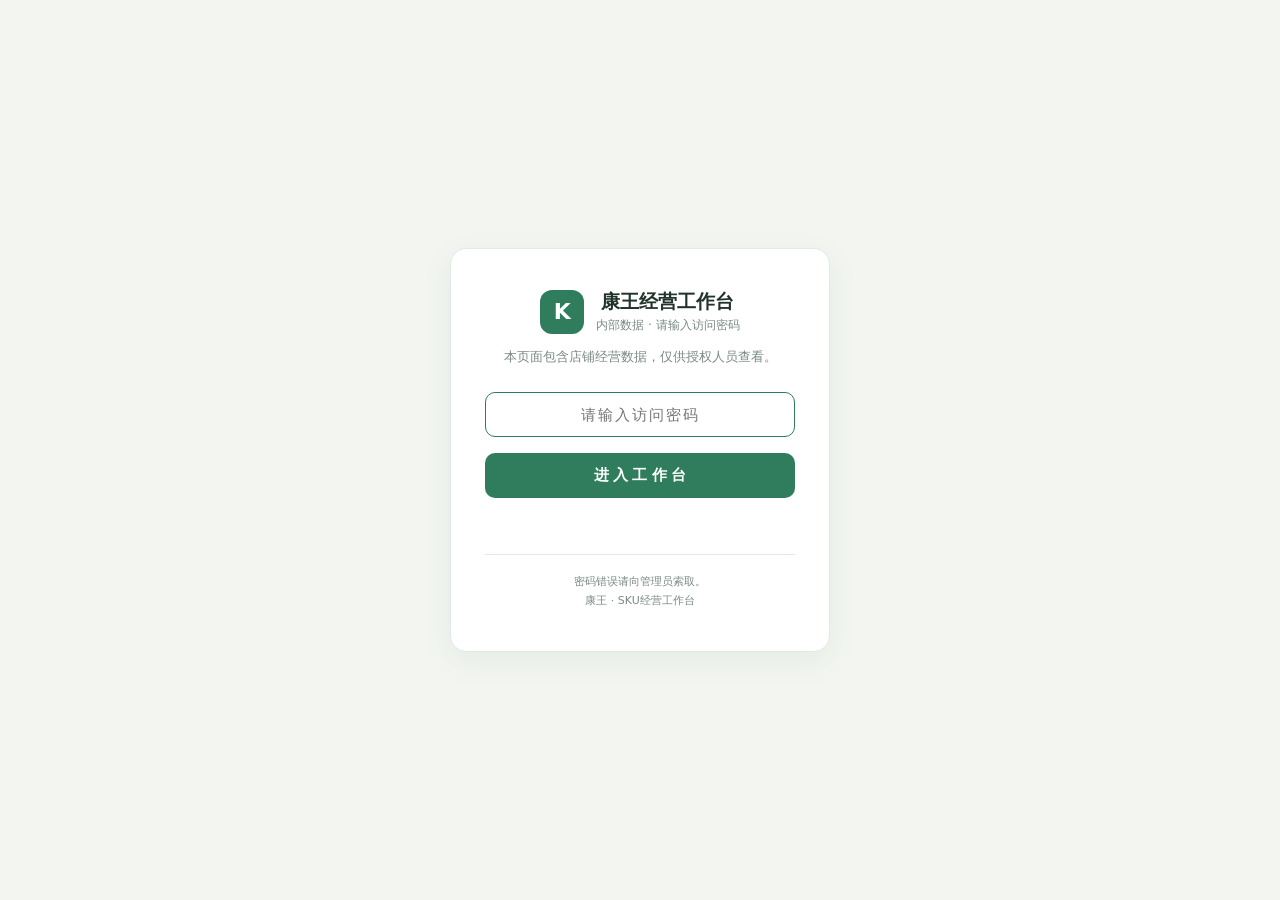
==== commit 8bdd13f7: "chore: 2026-09-28 数据更新 - index.html" ====
--- a/index.html
+++ b/index.html
@@ -1,64 +1,64 @@
-<!doctype html>
-<html lang="zh-CN">
-<head>
-<meta charset="UTF-8">
-<meta name="viewport" content="width=device-width,initial-scale=1">
-<title>康王经营工作台 · 访问验证</title>
-<style>
-:root{--bg:#f3f5f1;--card:#ffffff;--line:#e1e9e4;--muted:#7a8a82;--primary:#2f7d5c;--err:#c0564f}
-*{margin:0;padding:0;box-sizing:border-box}
-body{min-height:100vh;display:flex;align-items:center;justify-content:center;background:var(--bg);font-family:"PingFang SC","Microsoft YaHei",system-ui,sans-serif;color:#22332b}
-.gate{width:min(380px,92vw);background:var(--card);border:1px solid var(--line);border-radius:16px;padding:40px 34px;box-shadow:0 8px 30px rgba(47,125,92,.08);text-align:center}
-.brand{display:flex;align-items:center;justify-content:center;gap:12px;margin-bottom:8px}
-.brand-mark{width:44px;height:44px;border-radius:12px;background:var(--primary);color:#fff;font-weight:800;font-size:22px;display:flex;align-items:center;justify-content:center}
-.brand h1{font-size:19px;font-weight:700}
-.brand small{display:block;color:var(--muted);font-size:12px;font-weight:400;margin-top:2px}
-.hint{color:var(--muted);font-size:13px;margin:14px 0 26px}
-input{width:100%;padding:13px 16px;border:1.5px solid var(--line);border-radius:10px;font-size:15px;outline:none;text-align:center;letter-spacing:2px;transition:border .2s}
-input:focus{border-color:var(--primary)}
-input.err{border-color:var(--err);animation:shake .3s}
-@keyframes shake{25%{transform:translateX(-5px)}75%{transform:translateX(5px)}}
-button{width:100%;margin-top:16px;padding:13px;border:none;border-radius:10px;background:var(--primary);color:#fff;font-size:15px;font-weight:600;cursor:pointer;transition:filter .2s}
-button:hover{filter:brightness(1.08)}
-.msg{color:var(--err);font-size:13px;margin-top:12px;min-height:18px}
-.note{margin-top:26px;color:var(--muted);font-size:11px;line-height:1.7;border-top:1px solid var(--line);padding-top:18px}
-</style>
-</head>
-<body>
-<div class="gate">
-  <div class="brand">
-    <span class="brand-mark">K</span>
-    <div><h1>康王经营工作台</h1><small>内部数据 · 请输入访问密码</small></div>
-  </div>
-  <p class="hint">本页面包含店铺经营数据，仅供授权人员查看。</p>
-  <input id="pw" type="password" placeholder="请输入访问密码" autofocus autocomplete="off">
-  <button id="go">进 入 工 作 台</button>
-  <div class="msg" id="msg"></div>
-  <div class="note">密码错误请向管理员索取。<br>康王 · SKU经营工作台</div>
-</div>
-<script>
-(function(){
-  var PW=atob('WUQ4ODg4ODg=');
-  try{
-    if(sessionStorage.getItem('kw-auth')==='1'){location.replace('dashboard.html');return;}
-  }catch(e){}
-  var pw=document.getElementById('pw'),btn=document.getElementById('go'),msg=document.getElementById('msg');
-  function tryEnter(){
-    var v=pw.value;
-    if(!v){msg.textContent='请输入密码';pw.classList.add('err');return;}
-    if(v===PW){
-      try{sessionStorage.setItem('kw-auth','1');}catch(e){}
-      location.replace('dashboard.html');
-    }else{
-      msg.textContent='密码不正确，请重新输入';
-      pw.classList.add('err');
-      pw.select();
-      setTimeout(function(){pw.classList.remove('err');},400);
-    }
-  }
-  btn.addEventListener('click',tryEnter);
-  pw.addEventListener('keydown',function(ev){if(ev.key==='Enter')tryEnter();});
-})();
-</script>
-</body>
-</html>
+<!doctype html>
+<html lang="zh-CN">
+<head>
+<meta charset="UTF-8">
+<meta name="viewport" content="width=device-width,initial-scale=1">
+<title>康王经营工作台 · 访问验证</title>
+<style>
+:root{--bg:#f3f5f1;--card:#ffffff;--line:#e1e9e4;--muted:#7a8a82;--primary:#2f7d5c;--err:#c0564f}
+*{margin:0;padding:0;box-sizing:border-box}
+body{min-height:100vh;display:flex;align-items:center;justify-content:center;background:var(--bg);font-family:"PingFang SC","Microsoft YaHei",system-ui,sans-serif;color:#22332b}
+.gate{width:min(380px,92vw);background:var(--card);border:1px solid var(--line);border-radius:16px;padding:40px 34px;box-shadow:0 8px 30px rgba(47,125,92,.08);text-align:center}
+.brand{display:flex;align-items:center;justify-content:center;gap:12px;margin-bottom:8px}
+.brand-mark{width:44px;height:44px;border-radius:12px;background:var(--primary);color:#fff;font-weight:800;font-size:22px;display:flex;align-items:center;justify-content:center}
+.brand h1{font-size:19px;font-weight:700}
+.brand small{display:block;color:var(--muted);font-size:12px;font-weight:400;margin-top:2px}
+.hint{color:var(--muted);font-size:13px;margin:14px 0 26px}
+input{width:100%;padding:13px 16px;border:1.5px solid var(--line);border-radius:10px;font-size:15px;outline:none;text-align:center;letter-spacing:2px;transition:border .2s}
+input:focus{border-color:var(--primary)}
+input.err{border-color:var(--err);animation:shake .3s}
+@keyframes shake{25%{transform:translateX(-5px)}75%{transform:translateX(5px)}}
+button{width:100%;margin-top:16px;padding:13px;border:none;border-radius:10px;background:var(--primary);color:#fff;font-size:15px;font-weight:600;cursor:pointer;transition:filter .2s}
+button:hover{filter:brightness(1.08)}
+.msg{color:var(--err);font-size:13px;margin-top:12px;min-height:18px}
+.note{margin-top:26px;color:var(--muted);font-size:11px;line-height:1.7;border-top:1px solid var(--line);padding-top:18px}
+</style>
+</head>
+<body>
+<div class="gate">
+  <div class="brand">
+    <span class="brand-mark">K</span>
+    <div><h1>康王经营工作台</h1><small>内部数据 · 请输入访问密码</small></div>
+  </div>
+  <p class="hint">本页面包含店铺经营数据，仅供授权人员查看。</p>
+  <input id="pw" type="password" placeholder="请输入访问密码" autofocus autocomplete="off">
+  <button id="go">进 入 工 作 台</button>
+  <div class="msg" id="msg"></div>
+  <div class="note">密码错误请向管理员索取。<br>康王 · SKU经营工作台</div>
+</div>
+<script>
+(function(){
+  var PW=atob('WUQ4ODg4ODg=');
+  try{
+    if(sessionStorage.getItem('kw-auth')==='1'){location.replace('dashboard.html');return;}
+  }catch(e){}
+  var pw=document.getElementById('pw'),btn=document.getElementById('go'),msg=document.getElementById('msg');
+  function tryEnter(){
+    var v=pw.value;
+    if(!v){msg.textContent='请输入密码';pw.classList.add('err');return;}
+    if(v===PW){
+      try{sessionStorage.setItem('kw-auth','1');}catch(e){}
+      location.replace('dashboard.html');
+    }else{
+      msg.textContent='密码不正确，请重新输入';
+      pw.classList.add('err');
+      pw.select();
+      setTimeout(function(){pw.classList.remove('err');},400);
+    }
+  }
+  btn.addEventListener('click',tryEnter);
+  pw.addEventListener('keydown',function(ev){if(ev.key==='Enter')tryEnter();});
+})();
+</script>
+</body>
+</html>
